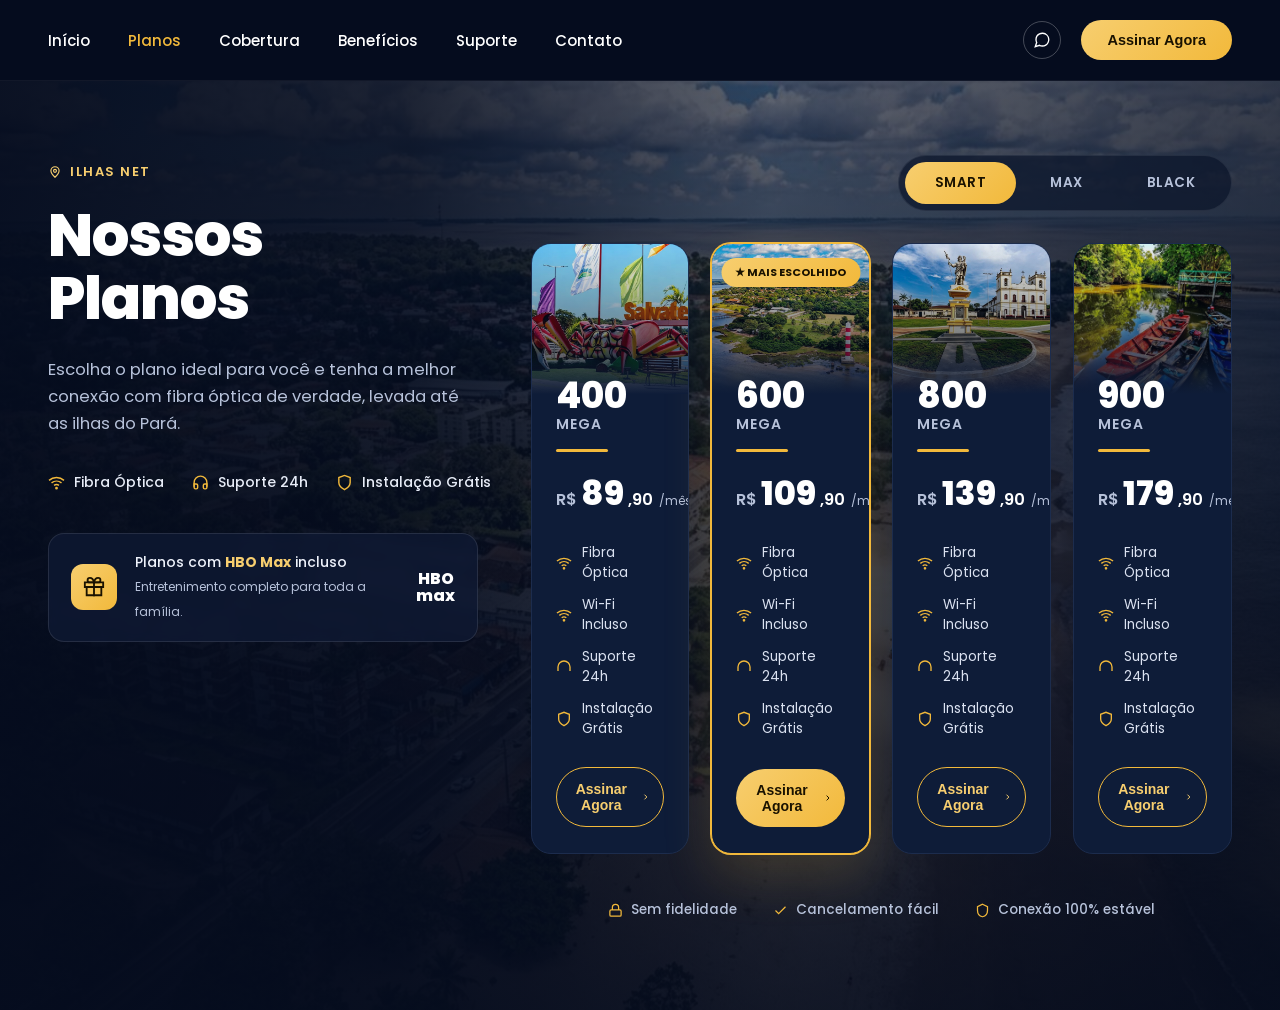
==== planos/ilhasplanos.html @ 8e4c9920 "cards atualizados e subsite em construção" ====
<!DOCTYPE html>
<html lang="pt-BR">
<head>
<meta charset="UTF-8">
<meta name="viewport" content="width=device-width, initial-scale=1.0">
<title> | Nossos Planos</title>
<link rel="preconnect" href="https://fonts.googleapis.com">
<link href="https://fonts.googleapis.com/css2?family=Poppins:wght@400;500;600;700;800;900&display=swap" rel="stylesheet">
<style>
  :root{
    --navy-deep:#050c1e;
    --navy:#0a1730;
    --navy-card:#0e1c38;
    --navy-card-border:#1c2c4d;
    --gold:#f2b93b;
    --gold-soft:#f7ce6f;
    --text-white:#ffffff;
    --text-muted:#b7c2da;
  }
  *{margin:0;padding:0;box-sizing:border-box;}
  html,body{
    background:var(--navy-deep);
    font-family:'Poppins',sans-serif;
    color:var(--text-white);
    -webkit-font-smoothing:antialiased;
  }
  a{text-decoration:none;color:inherit;}

  /* NAVBAR */
  header.nav{
    display:flex;
    align-items:center;
    justify-content:space-between;
    padding:20px 48px;
    background:var(--navy-deep);
    border-bottom:1px solid rgba(255,255,255,0.05);
  }
  .logo{
    display:flex;
    align-items:center;
    gap:10px;
    font-weight:800;
    font-size:20px;
    letter-spacing:0.5px;
  }
  .logo .ring{
    width:34px;height:34px;
    border-radius:50%;
    background:linear-gradient(135deg,var(--gold-soft),var(--gold));
    display:flex;align-items:center;justify-content:center;
    position:relative;
  }
  .logo .ring::before{
    content:"";
    width:14px;height:14px;
    background:var(--navy-deep);
    border-radius:50%;
  }
  .logo .subtitle{
    display:block;
    font-size:9px;
    font-weight:500;
    letter-spacing:2.5px;
    color:var(--text-muted);
    margin-top:-2px;
  }
  nav.links{
    display:flex;
    gap:38px;
    font-size:15px;
    font-weight:500;
  }
  nav.links a{color:var(--text-white);transition:color .2s;}
  nav.links a.active{color:var(--gold);}
  nav.links a:hover{color:var(--gold-soft);}
  .nav-right{display:flex;align-items:center;gap:20px;}
  .whatsapp-icon{
    width:38px;height:38px;
    border-radius:50%;
    border:1px solid rgba(255,255,255,0.25);
    display:flex;align-items:center;justify-content:center;
  }
  .btn-gold{
    background:linear-gradient(135deg,var(--gold-soft),var(--gold));
    color:#1a1200;
    font-weight:700;
    font-size:14.5px;
    padding:12px 26px;
    border-radius:30px;
    border:none;
    cursor:pointer;
    display:inline-flex;
    align-items:center;
    gap:8px;
    transition:transform .2s, box-shadow .2s;
  }
  .btn-gold:hover{transform:translateY(-2px); box-shadow:0 10px 25px rgba(242,185,59,0.35);}

  /* HERO */
  section.hero{
    position:relative;
    padding:70px 48px 90px;
    overflow:hidden;
  }
  .hero-bg{
    position:absolute;
    inset:0;
    background-image:url('[data-uri]');
    background-size:cover;
    background-position:center 65%;
    z-index:0;
  }
  .hero-overlay{
    position:absolute;
    inset:0;
    background:
      linear-gradient(90deg, rgba(5,12,30,0.97) 0%, rgba(5,12,30,0.88) 32%, rgba(5,12,30,0.55) 60%, rgba(5,12,30,0.75) 100%),
      linear-gradient(180deg, rgba(5,12,30,0.2) 0%, rgba(5,12,30,0.85) 100%);
    z-index:1;
  }
  .hero-inner{
    position:relative;
    z-index:2;
    display:grid;
    grid-template-columns:1fr 1.55fr;
    gap:30px;
    align-items:start;
  }
  .hero-left{
    max-width:520px;
    padding-top:10px;
  }
  .tag{
    display:inline-flex;
    align-items:center;
    gap:8px;
    color:var(--gold-soft);
    font-weight:600;
    font-size:13px;
    letter-spacing:1.5px;
    margin-bottom:22px;
  }
  .tag svg{width:14px;height:14px;}
  h1.hero-title{
    font-size:60px;
    font-weight:800;
    line-height:1.05;
    margin-bottom:26px;
    letter-spacing:-1px;
  }
  p.hero-desc{
    color:var(--text-muted);
    font-size:16.5px;
    line-height:1.65;
    margin-bottom:34px;
    max-width:430px;
  }
  .feature-row{
    display:flex;
    gap:28px;
    flex-wrap:wrap;
    margin-bottom:40px;
  }
  .feature-item{
    display:flex;
    align-items:center;
    gap:9px;
    font-size:14px;
    font-weight:500;
    color:#e7ecf7;
  }
  .feature-item svg{width:17px;height:17px;color:var(--gold);flex-shrink:0;}

  .hbo-banner{
    display:flex;
    align-items:center;
    gap:18px;
    background:rgba(15,26,52,0.75);
    border:1px solid rgba(255,255,255,0.1);
    backdrop-filter:blur(6px);
    border-radius:16px;
    padding:18px 22px;
    max-width:430px;
  }
  .hbo-gift{
    width:46px;height:46px;
    background:linear-gradient(135deg,var(--gold-soft),var(--gold));
    border-radius:12px;
    display:flex;align-items:center;justify-content:center;
    flex-shrink:0;
  }
  .hbo-text p{font-size:14px;font-weight:500;color:#eef2fb;}
  .hbo-text p b{color:var(--gold-soft);}
  .hbo-text span{font-size:12px;color:var(--text-muted);}
  .hbo-logo{
    margin-left:auto;
    font-weight:800;
    font-size:16px;
    color:#fff;
    text-align:center;
    line-height:1.1;
    flex-shrink:0;
  }

  /* PLANS SIDE */
  .hero-right{padding-top:4px;}
  .tabs{
    display:inline-flex;
    background:rgba(10,20,42,0.7);
    border:1px solid rgba(255,255,255,0.08);
    border-radius:40px;
    padding:6px;
    margin-bottom:32px;
    gap:4px;
  }
  .tabs button{
    border:none;
    background:transparent;
    color:var(--text-muted);
    font-family:inherit;
    font-weight:600;
    font-size:13.5px;
    letter-spacing:0.5px;
    padding:11px 30px;
    border-radius:30px;
    cursor:pointer;
    transition:all .25s;
  }
  .tabs button.active{
    background:linear-gradient(135deg,var(--gold-soft),var(--gold));
    color:#1a1200;
  }
  .tabs-wrap{display:flex; justify-content:flex-end;}

  .cards-grid{
    display:grid;
    grid-template-columns:repeat(4,1fr);
    gap:22px;
  }
  .card{
    background:var(--navy-card);
    border:1px solid var(--navy-card-border);
    border-radius:20px;
    overflow:hidden;
    display:flex;
    flex-direction:column;
    transition:transform .25s, box-shadow .25s;
  }
  .card:hover{transform:translateY(-6px); box-shadow:0 20px 40px rgba(0,0,0,0.4);}
  .card.featured{
    border-color:var(--gold);
    box-shadow:0 0 0 1px var(--gold), 0 25px 50px rgba(242,185,59,0.15);
  }
  .card-photo{
    position:relative;
    height:150px;
    background-size:cover;
    background-position:center;
  }
  .card-photo::after{
    content:"";
    position:absolute;inset:0;
    background:linear-gradient(180deg, rgba(5,12,30,0.05) 0%, rgba(5,12,30,0.55) 70%, var(--navy-card) 100%);
  }
  .badge{
    position:absolute;
    top:14px; left:50%;
    transform:translateX(-50%);
    background:linear-gradient(135deg,var(--gold-soft),var(--gold));
    color:#1a1200;
    font-size:11px;
    font-weight:700;
    padding:6px 14px;
    border-radius:20px;
    display:flex;
    align-items:center;
    gap:5px;
    z-index:2;
    white-space:nowrap;
  }
  .card-body{
    padding:22px 24px 26px;
    display:flex;
    flex-direction:column;
    flex:1;
  }
  .mega-num{
    font-size:36px;
    font-weight:800;
    line-height:1;
    margin-top:-38px;
    position:relative;
    z-index:2;
  }
  .mega-label{
    font-size:14px;
    font-weight:600;
    color:var(--text-muted);
    letter-spacing:1px;
    margin-bottom:14px;
  }
  .divider{
    width:52px;
    height:3px;
    background:var(--gold);
    border-radius:2px;
    margin-bottom:16px;
  }
  .price-row{
    display:flex;
    align-items:baseline;
    gap:4px;
    margin-bottom:24px;
  }
  .price-currency{font-size:16px;font-weight:600;color:var(--text-muted);}
  .price-main{font-size:34px;font-weight:800;color:#fff;}
  .price-cents{font-size:16px;font-weight:600;color:#fff;}
  .price-period{font-size:12px;color:var(--text-muted);margin-left:2px;}

  .feature-list{
    list-style:none;
    display:flex;
    flex-direction:column;
    gap:12px;
    margin-bottom:28px;
    flex:1;
  }
  .feature-list li{
    display:flex;
    align-items:center;
    gap:10px;
    font-size:13.5px;
    color:#dbe2f1;
  }
  .feature-list li svg{width:16px;height:16px;color:var(--gold);flex-shrink:0;}

  .card-cta{
    display:flex;
    align-items:center;
    justify-content:center;
    gap:8px;
    padding:13px;
    border-radius:30px;
    font-weight:700;
    font-size:14px;
    border:1.5px solid var(--gold);
    color:var(--gold-soft);
    background:transparent;
    cursor:pointer;
    transition:all .25s;
  }
  .card-cta:hover{background:rgba(242,185,59,0.1);}
  .card.featured .card-cta{
    background:linear-gradient(135deg,var(--gold-soft),var(--gold));
    color:#1a1200;
    border:none;
  }
  .card.featured .card-cta:hover{transform:scale(1.02);}

  .trust-row{
    display:flex;
    justify-content:center;
    gap:36px;
    margin-top:46px;
    color:var(--text-muted);
    font-size:13.5px;
    font-weight:500;
    flex-wrap:wrap;
  }
  .trust-row span{display:flex;align-items:center;gap:8px;}
  .trust-row svg{width:15px;height:15px;color:var(--gold);}

  @media(max-width:1150px){
    .cards-grid{grid-template-columns:repeat(2,1fr);}
    .hero-inner{grid-template-columns:1fr;}
    h1.hero-title{font-size:46px;}
  }
  @media(max-width:640px){
    header.nav{padding:16px 20px;}
    nav.links{display:none;}
    section.hero{padding:40px 20px 60px;}
    .cards-grid{grid-template-columns:1fr;}
    .tabs-wrap{justify-content:flex-start;}
    h1.hero-title{font-size:36px;}
  }
</style>
</head>
<body>

<header class="nav">
    
    </span>
  </div>
  <nav class="links">
    <a href="#">Início</a>
    <a href="#" class="active">Planos</a>
    <a href="#">Cobertura</a>
    <a href="#">Benefícios</a>
    <a href="#">Suporte</a>
    <a href="#">Contato</a>
  </nav>
  <div class="nav-right">
    <div class="whatsapp-icon">
      <svg width="18" height="18" viewBox="0 0 24 24" fill="none" stroke="white" stroke-width="1.8"><path d="M21 11.5a8.38 8.38 0 0 1-.9 3.8 8.5 8.5 0 0 1-7.6 4.7 8.38 8.38 0 0 1-3.8-.9L3 21l1.9-5.7a8.38 8.38 0 0 1-.9-3.8 8.5 8.5 0 0 1 4.7-7.6 8.38 8.38 0 0 1 3.8-.9h.5a8.48 8.48 0 0 1 8 8v.5z"/></svg>
    </div>
    <button class="btn-gold">Assinar Agora</button>
  </div>
</header>

<section class="hero">
  <div class="hero-bg"></div>
  <div class="hero-overlay"></div>
  <div class="hero-inner">
    <div class="hero-left">
      <span class="tag">
        <svg viewBox="0 0 24 24" fill="none" stroke="currentColor" stroke-width="2"><path d="M12 21s-7-6.2-7-11a7 7 0 0 1 14 0c0 4.8-7 11-7 11z"/><circle cx="12" cy="10" r="2.5"/></svg>
        ILHAS NET
      </span>
      <h1 class="hero-title">Nossos<br>Planos</h1>
      <p class="hero-desc">Escolha o plano ideal para você e tenha a melhor conexão com fibra óptica de verdade, levada até as ilhas do Pará.</p>

      <div class="feature-row">
        <div class="feature-item">
          <svg viewBox="0 0 24 24" fill="none" stroke="currentColor" stroke-width="2"><path d="M5 12.55a11 11 0 0 1 14.08 0"/><path d="M1.42 9a16 16 0 0 1 21.16 0"/><path d="M8.53 16.11a6 6 0 0 1 6.95 0"/><circle cx="12" cy="20" r="1"/></svg>
          Fibra Óptica
        </div>
        <div class="feature-item">
          <svg viewBox="0 0 24 24" fill="none" stroke="currentColor" stroke-width="2"><path d="M3 18v-6a9 9 0 0 1 18 0v6"/><path d="M21 19a2 2 0 0 1-2 2h-1a2 2 0 0 1-2-2v-3a2 2 0 0 1 2-2h3zM3 19a2 2 0 0 0 2 2h1a2 2 0 0 0 2-2v-3a2 2 0 0 0-2-2H3z"/></svg>
          Suporte 24h
        </div>
        <div class="feature-item">
          <svg viewBox="0 0 24 24" fill="none" stroke="currentColor" stroke-width="2"><path d="M12 22s8-4 8-10V5l-8-3-8 3v7c0 6 8 10 8 10z"/></svg>
          Instalação Grátis
        </div>
      </div>

      <div class="hbo-banner">
        <div class="hbo-gift">
          <svg width="22" height="22" viewBox="0 0 24 24" fill="none" stroke="#1a1200" stroke-width="2"><path d="M20 12v9H4v-9"/><path d="M2 7h20v5H2z"/><path d="M12 22V7"/><path d="M12 7H7.5a2.5 2.5 0 0 1 0-5C11 2 12 7 12 7z"/><path d="M12 7h4.5a2.5 2.5 0 0 0 0-5C13 2 12 7 12 7z"/></svg>
        </div>
        <div class="hbo-text">
          <p>Planos com <b>HBO Max</b> incluso</p>
          <span>Entretenimento completo para toda a família.</span>
        </div>
        <div class="hbo-logo">HBO<br>max</div>
      </div>
    </div>

    <div class="hero-right">
      <div class="tabs-wrap">
        <div class="tabs">
          <button class="active">SMART</button>
          <button>MAX</button>
          <button>BLACK</button>
        </div>
      </div>

      <div class="cards-grid">

        <div class="card">
          <div class="card-photo" style="background-image:url('[data-uri]');"></div>
          <div class="card-body">
            <div class="mega-num">400</div>
            <div class="mega-label">MEGA</div>
            <div class="divider"></div>
            <div class="price-row">
              <span class="price-currency">R$</span>
              <span class="price-main">89</span><span class="price-cents">,90</span>
              <span class="price-period">/mês</span>
            </div>
            <ul class="feature-list">
              <li><svg viewBox="0 0 24 24" fill="none" stroke="currentColor" stroke-width="2"><path d="M5 12.55a11 11 0 0 1 14.08 0"/><path d="M1.42 9a16 16 0 0 1 21.16 0"/><path d="M8.53 16.11a6 6 0 0 1 6.95 0"/><circle cx="12" cy="20" r="1"/></svg>Fibra Óptica</li>
              <li><svg viewBox="0 0 24 24" fill="none" stroke="currentColor" stroke-width="2"><path d="M5 12.55a11 11 0 0 1 14.08 0"/><path d="M1.42 9a16 16 0 0 1 21.16 0"/><path d="M8.53 16.11a6 6 0 0 1 6.95 0"/><circle cx="12" cy="20" r="1"/></svg>Wi-Fi Incluso</li>
              <li><svg viewBox="0 0 24 24" fill="none" stroke="currentColor" stroke-width="2"><path d="M3 18v-6a9 9 0 0 1 18 0v6"/></svg>Suporte 24h</li>
              <li><svg viewBox="0 0 24 24" fill="none" stroke="currentColor" stroke-width="2"><path d="M12 22s8-4 8-10V5l-8-3-8 3v7c0 6 8 10 8 10z"/></svg>Instalação Grátis</li>
            </ul>
            <button class="card-cta">Assinar Agora
              <svg width="14" height="14" viewBox="0 0 24 24" fill="none" stroke="currentColor" stroke-width="2.5"><path d="M9 18l6-6-6-6"/></svg>
            </button>
          </div>
        </div>

        <div class="card featured">
          <div class="card-photo" style="background-image:url('[data-uri]');">
            <span class="badge">★ MAIS ESCOLHIDO</span>
          </div>
          <div class="card-body">
            <div class="mega-num">600</div>
            <div class="mega-label">MEGA</div>
            <div class="divider"></div>
            <div class="price-row">
              <span class="price-currency">R$</span>
              <span class="price-main">109</span><span class="price-cents">,90</span>
              <span class="price-period">/mês</span>
            </div>
            <ul class="feature-list">
              <li><svg viewBox="0 0 24 24" fill="none" stroke="currentColor" stroke-width="2"><path d="M5 12.55a11 11 0 0 1 14.08 0"/><path d="M1.42 9a16 16 0 0 1 21.16 0"/><path d="M8.53 16.11a6 6 0 0 1 6.95 0"/><circle cx="12" cy="20" r="1"/></svg>Fibra Óptica</li>
              <li><svg viewBox="0 0 24 24" fill="none" stroke="currentColor" stroke-width="2"><path d="M5 12.55a11 11 0 0 1 14.08 0"/><path d="M1.42 9a16 16 0 0 1 21.16 0"/><path d="M8.53 16.11a6 6 0 0 1 6.95 0"/><circle cx="12" cy="20" r="1"/></svg>Wi-Fi Incluso</li>
              <li><svg viewBox="0 0 24 24" fill="none" stroke="currentColor" stroke-width="2"><path d="M3 18v-6a9 9 0 0 1 18 0v6"/></svg>Suporte 24h</li>
              <li><svg viewBox="0 0 24 24" fill="none" stroke="currentColor" stroke-width="2"><path d="M12 22s8-4 8-10V5l-8-3-8 3v7c0 6 8 10 8 10z"/></svg>Instalação Grátis</li>
            </ul>
            <button class="card-cta">Assinar Agora
              <svg width="14" height="14" viewBox="0 0 24 24" fill="none" stroke="currentColor" stroke-width="2.5"><path d="M9 18l6-6-6-6"/></svg>
            </button>
          </div>
        </div>

        <div class="card">
          <div class="card-photo" style="background-image:url('[data-uri]');"></div>
          <div class="card-body">
            <div class="mega-num">800</div>
            <div class="mega-label">MEGA</div>
            <div class="divider"></div>
            <div class="price-row">
              <span class="price-currency">R$</span>
              <span class="price-main">139</span><span class="price-cents">,90</span>
              <span class="price-period">/mês</span>
            </div>
            <ul class="feature-list">
              <li><svg viewBox="0 0 24 24" fill="none" stroke="currentColor" stroke-width="2"><path d="M5 12.55a11 11 0 0 1 14.08 0"/><path d="M1.42 9a16 16 0 0 1 21.16 0"/><path d="M8.53 16.11a6 6 0 0 1 6.95 0"/><circle cx="12" cy="20" r="1"/></svg>Fibra Óptica</li>
              <li><svg viewBox="0 0 24 24" fill="none" stroke="currentColor" stroke-width="2"><path d="M5 12.55a11 11 0 0 1 14.08 0"/><path d="M1.42 9a16 16 0 0 1 21.16 0"/><path d="M8.53 16.11a6 6 0 0 1 6.95 0"/><circle cx="12" cy="20" r="1"/></svg>Wi-Fi Incluso</li>
              <li><svg viewBox="0 0 24 24" fill="none" stroke="currentColor" stroke-width="2"><path d="M3 18v-6a9 9 0 0 1 18 0v6"/></svg>Suporte 24h</li>
              <li><svg viewBox="0 0 24 24" fill="none" stroke="currentColor" stroke-width="2"><path d="M12 22s8-4 8-10V5l-8-3-8 3v7c0 6 8 10 8 10z"/></svg>Instalação Grátis</li>
            </ul>
            <button class="card-cta">Assinar Agora
              <svg width="14" height="14" viewBox="0 0 24 24" fill="none" stroke="currentColor" stroke-width="2.5"><path d="M9 18l6-6-6-6"/></svg>
            </button>
          </div>
        </div>

        <div class="card">
          <div class="card-photo" style="background-image:url('[data-uri]');"></div>
          <div class="card-body">
            <div class="mega-num">900</div>
            <div class="mega-label">MEGA</div>
            <div class="divider"></div>
            <div class="price-row">
              <span class="price-currency">R$</span>
              <span class="price-main">179</span><span class="price-cents">,90</span>
              <span class="price-period">/mês</span>
            </div>
            <ul class="feature-list">
              <li><svg viewBox="0 0 24 24" fill="none" stroke="currentColor" stroke-width="2"><path d="M5 12.55a11 11 0 0 1 14.08 0"/><path d="M1.42 9a16 16 0 0 1 21.16 0"/><path d="M8.53 16.11a6 6 0 0 1 6.95 0"/><circle cx="12" cy="20" r="1"/></svg>Fibra Óptica</li>
              <li><svg viewBox="0 0 24 24" fill="none" stroke="currentColor" stroke-width="2"><path d="M5 12.55a11 11 0 0 1 14.08 0"/><path d="M1.42 9a16 16 0 0 1 21.16 0"/><path d="M8.53 16.11a6 6 0 0 1 6.95 0"/><circle cx="12" cy="20" r="1"/></svg>Wi-Fi Incluso</li>
              <li><svg viewBox="0 0 24 24" fill="none" stroke="currentColor" stroke-width="2"><path d="M3 18v-6a9 9 0 0 1 18 0v6"/></svg>Suporte 24h</li>
              <li><svg viewBox="0 0 24 24" fill="none" stroke="currentColor" stroke-width="2"><path d="M12 22s8-4 8-10V5l-8-3-8 3v7c0 6 8 10 8 10z"/></svg>Instalação Grátis</li>
            </ul>
            <button class="card-cta">Assinar Agora
              <svg width="14" height="14" viewBox="0 0 24 24" fill="none" stroke="currentColor" stroke-width="2.5"><path d="M9 18l6-6-6-6"/></svg>
            </button>
          </div>
        </div>

      </div>

      <div class="trust-row">
        <span><svg viewBox="0 0 24 24" fill="none" stroke="currentColor" stroke-width="2"><rect x="3" y="11" width="18" height="10" rx="2"/><path d="M7 11V7a5 5 0 0 1 10 0v4"/></svg>Sem fidelidade</span>
        <span><svg viewBox="0 0 24 24" fill="none" stroke="currentColor" stroke-width="2"><path d="M20 6L9 17l-5-5"/></svg>Cancelamento fácil</span>
        <span><svg viewBox="0 0 24 24" fill="none" stroke="currentColor" stroke-width="2"><path d="M12 2l8 4v6c0 5-3.5 9-8 10-4.5-1-8-5-8-10V6l8-4z"/></svg>Conexão 100% estável</span>
      </div>
    </div>
  </div>
</section>

<script>
  const tabs = document.querySelectorAll('.tabs button');
  tabs.forEach(btn=>{
    btn.addEventListener('click',()=>{
      tabs.forEach(b=>b.classList.remove('active'));
      btn.classList.add('active');
    });
  });
</script>

</body>
</html>
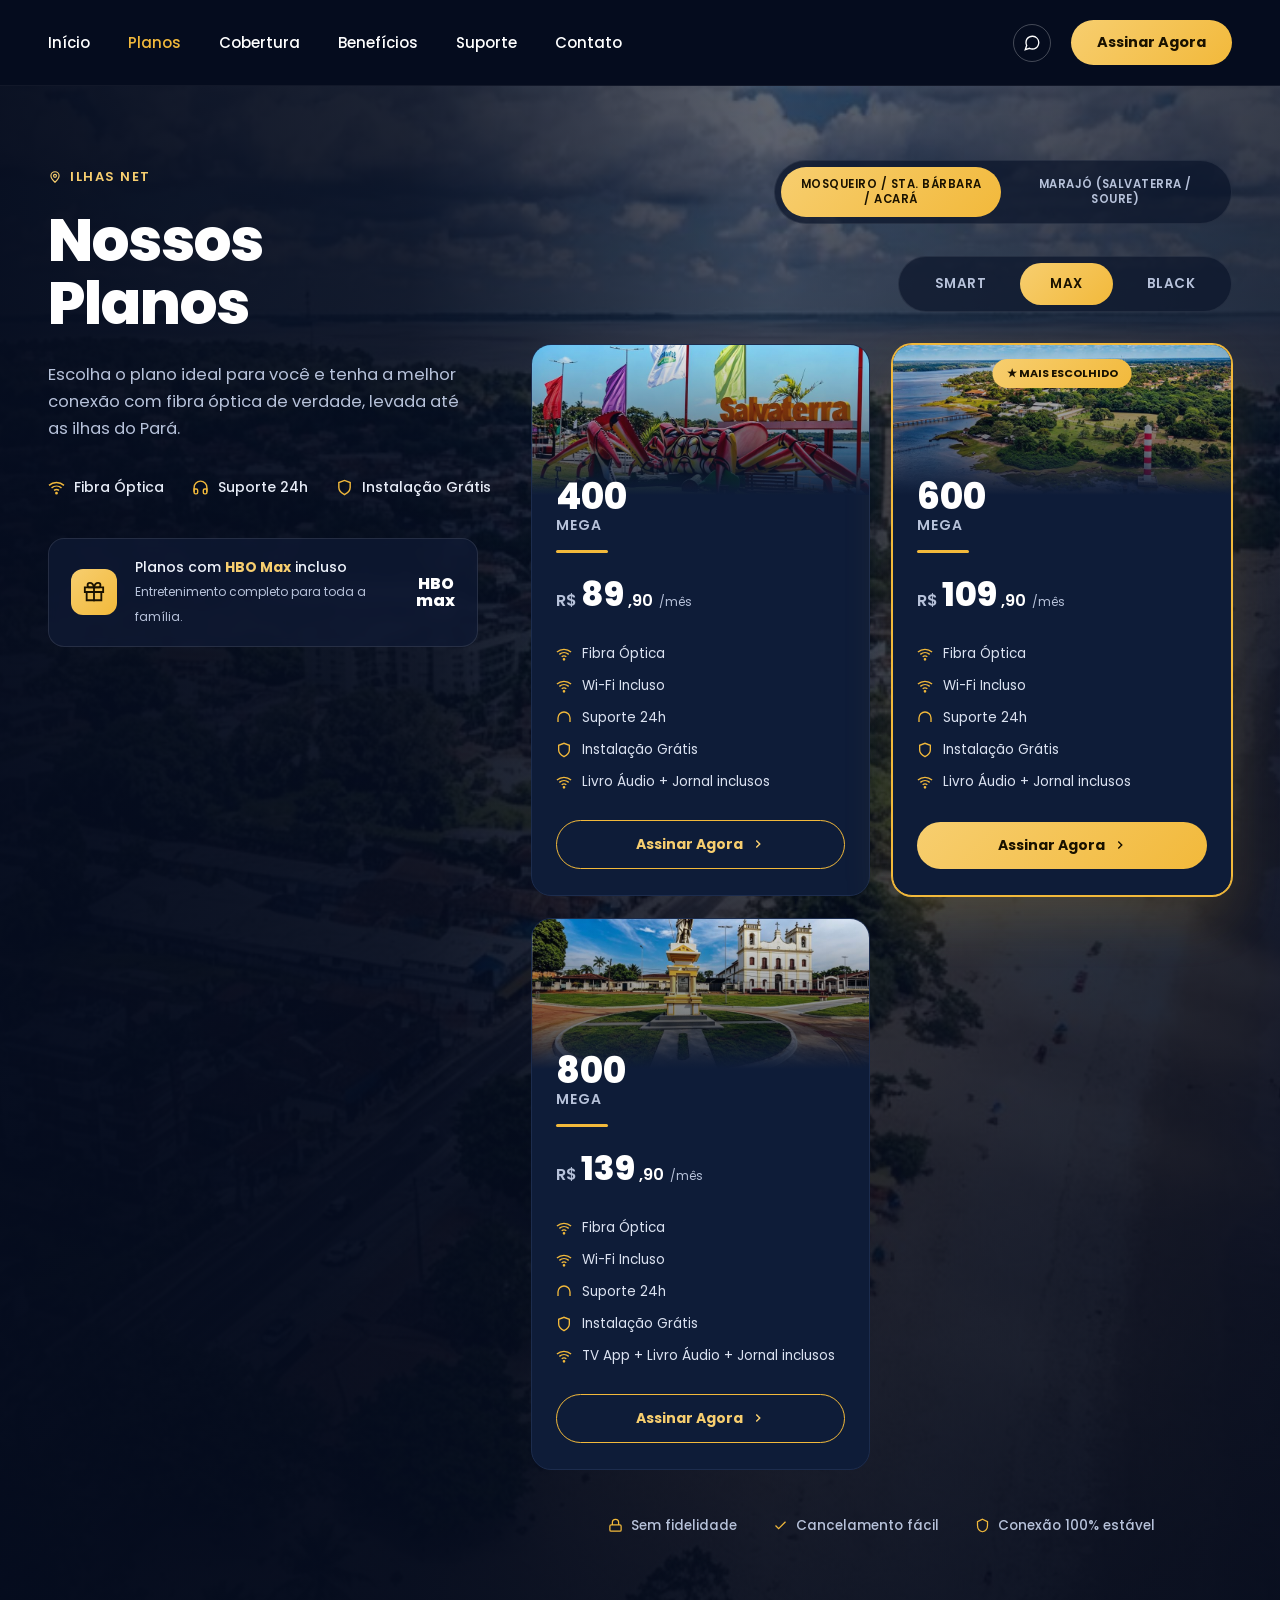
==== commit b1979c33: "atualização 5.0" ====
--- a/planos/ilhasplanos.html
+++ b/planos/ilhasplanos.html
@@ -231,11 +231,23 @@
     color:#1a1200;
   }
   .tabs-wrap{display:flex; justify-content:flex-end;}
+  .region-tabs button{
+    font-size:11.5px;
+    padding:10px 18px;
+    white-space:normal;
+    text-align:center;
+    line-height:1.3;
+    max-width:220px;
+  }
 
   .cards-grid{
     display:grid;
-    grid-template-columns:repeat(4,1fr);
+    grid-template-columns:repeat(auto-fit,minmax(220px,1fr));
     gap:22px;
+  }
+  .cards-grid[data-count="1"]{
+    grid-template-columns:minmax(220px,300px);
+    justify-content:center;
   }
   .card{
     background:var(--navy-card);
@@ -262,6 +274,10 @@
     position:absolute;inset:0;
     background:linear-gradient(180deg, rgba(5,12,30,0.05) 0%, rgba(5,12,30,0.55) 70%, var(--navy-card) 100%);
   }
+  .bg-1{background-image:url('[data-uri]');}
+  .bg-2{background-image:url('[data-uri]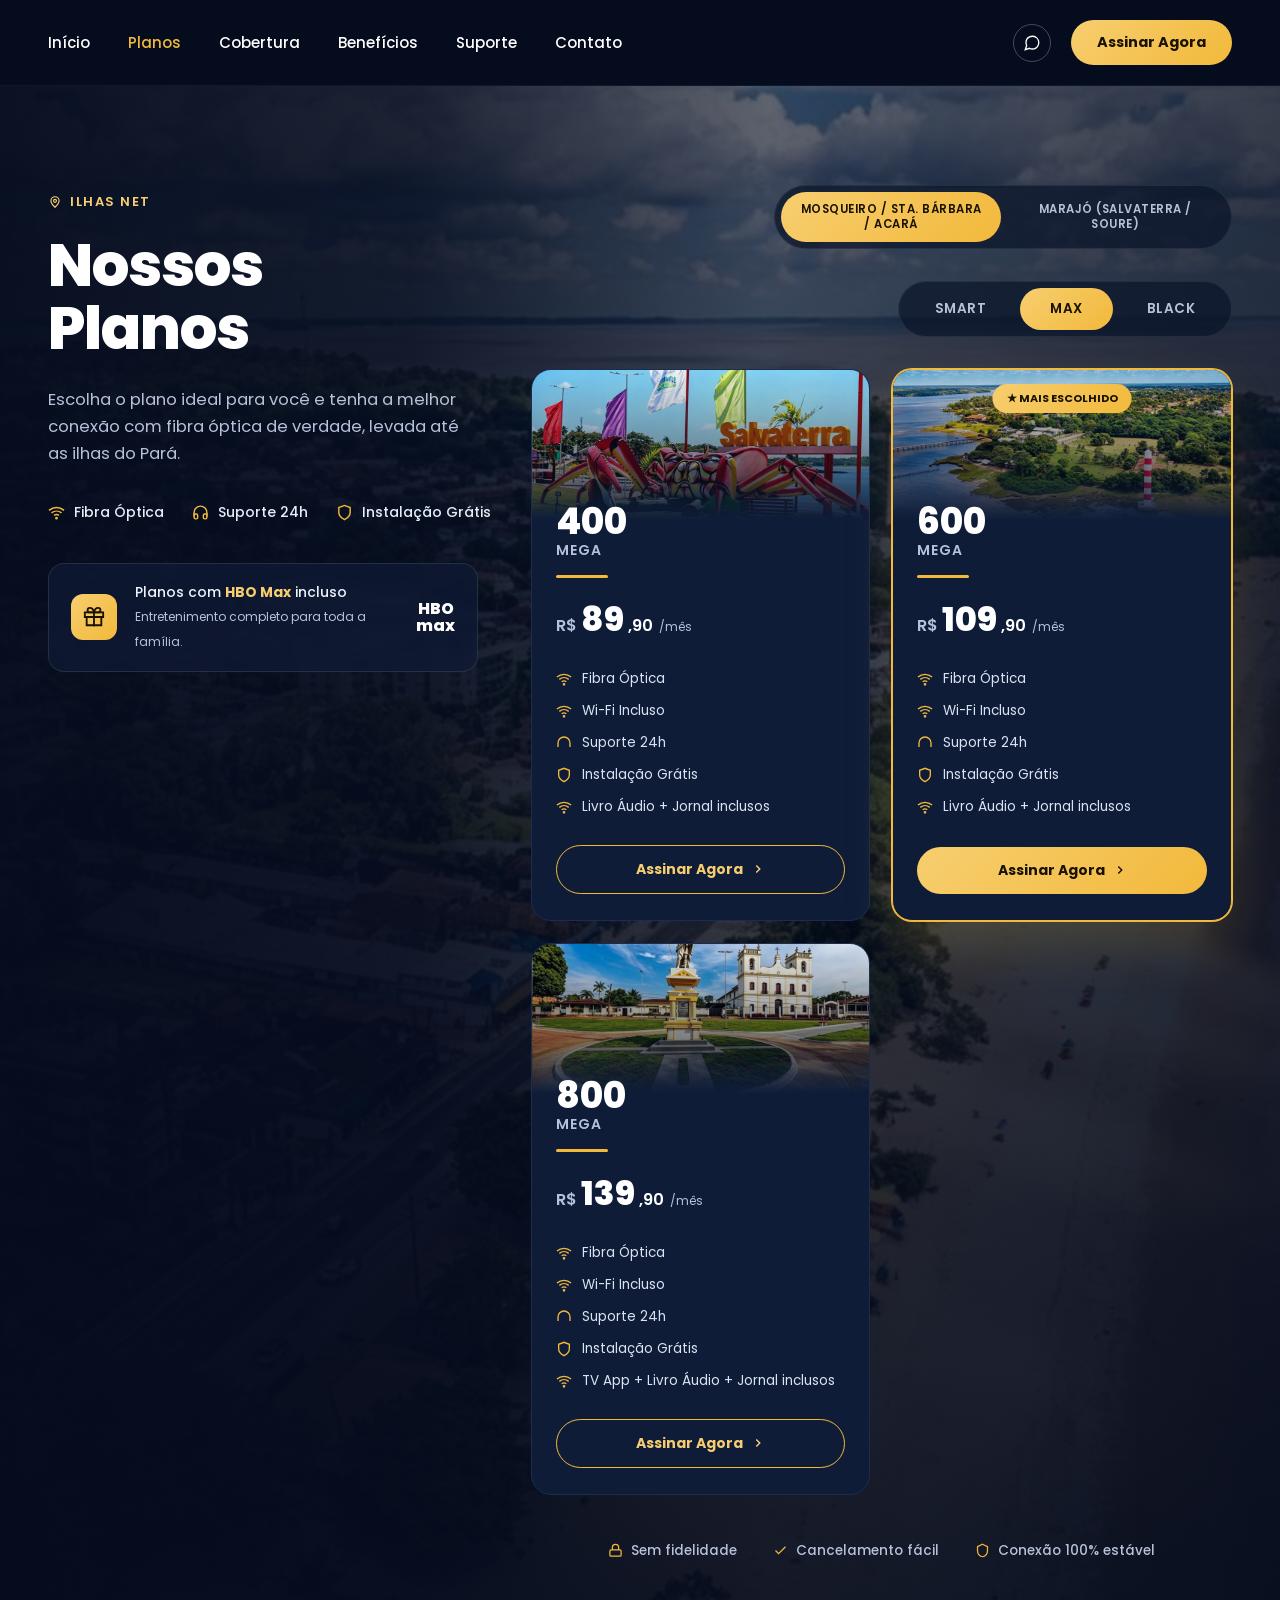
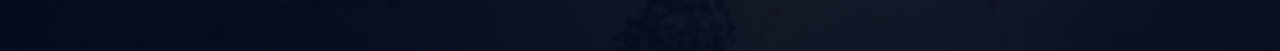
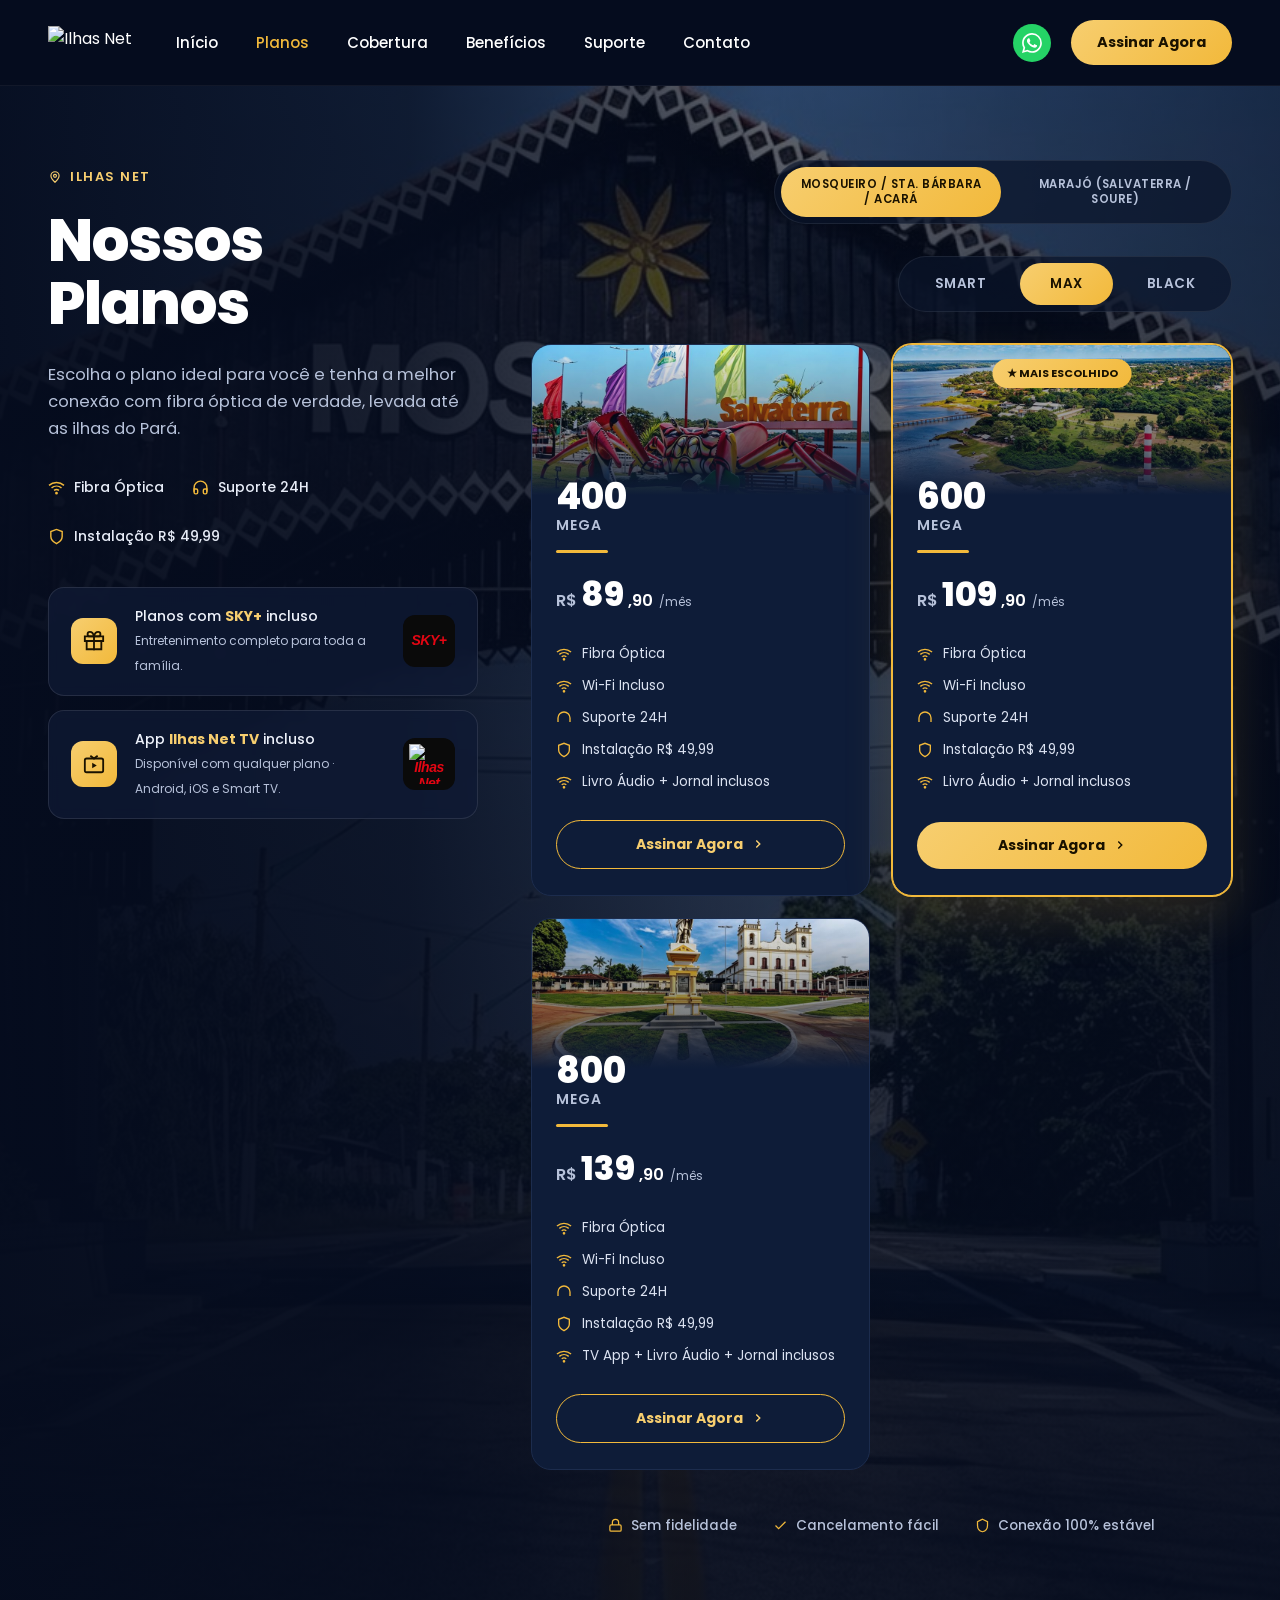
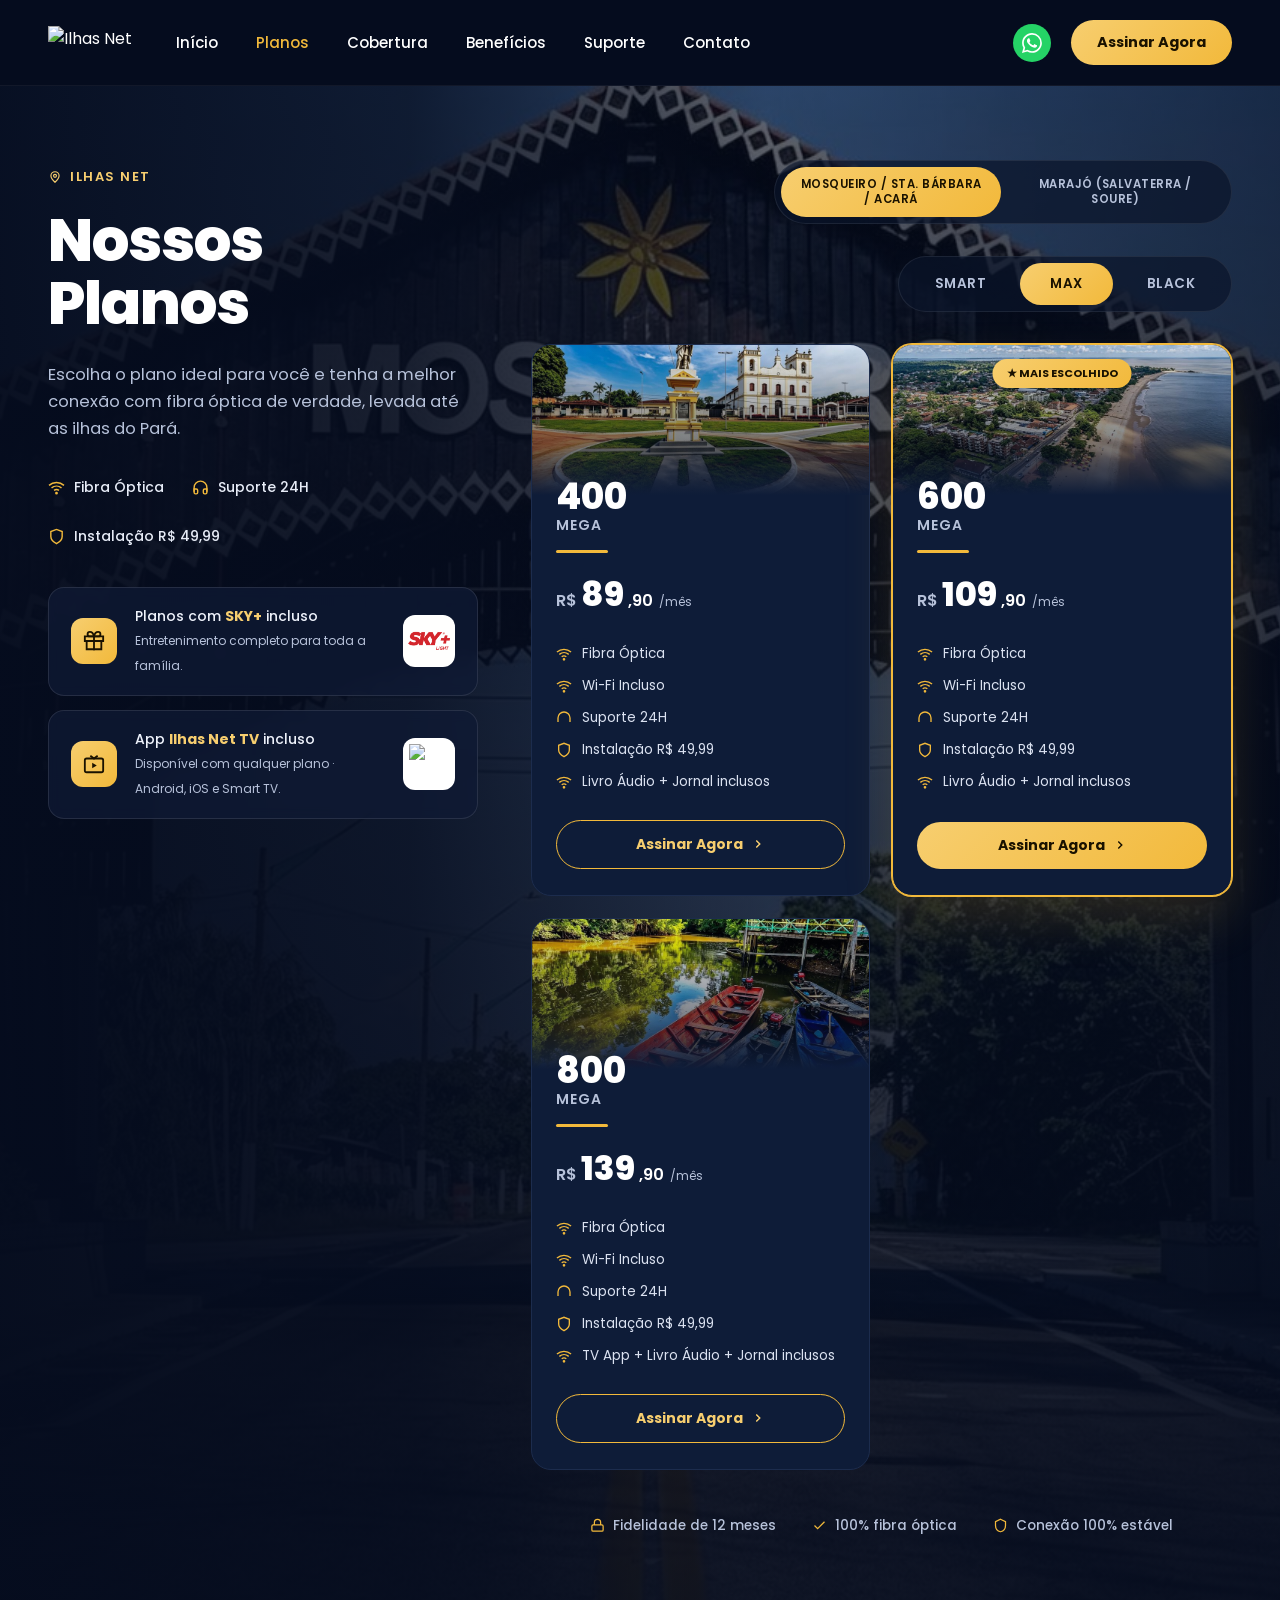
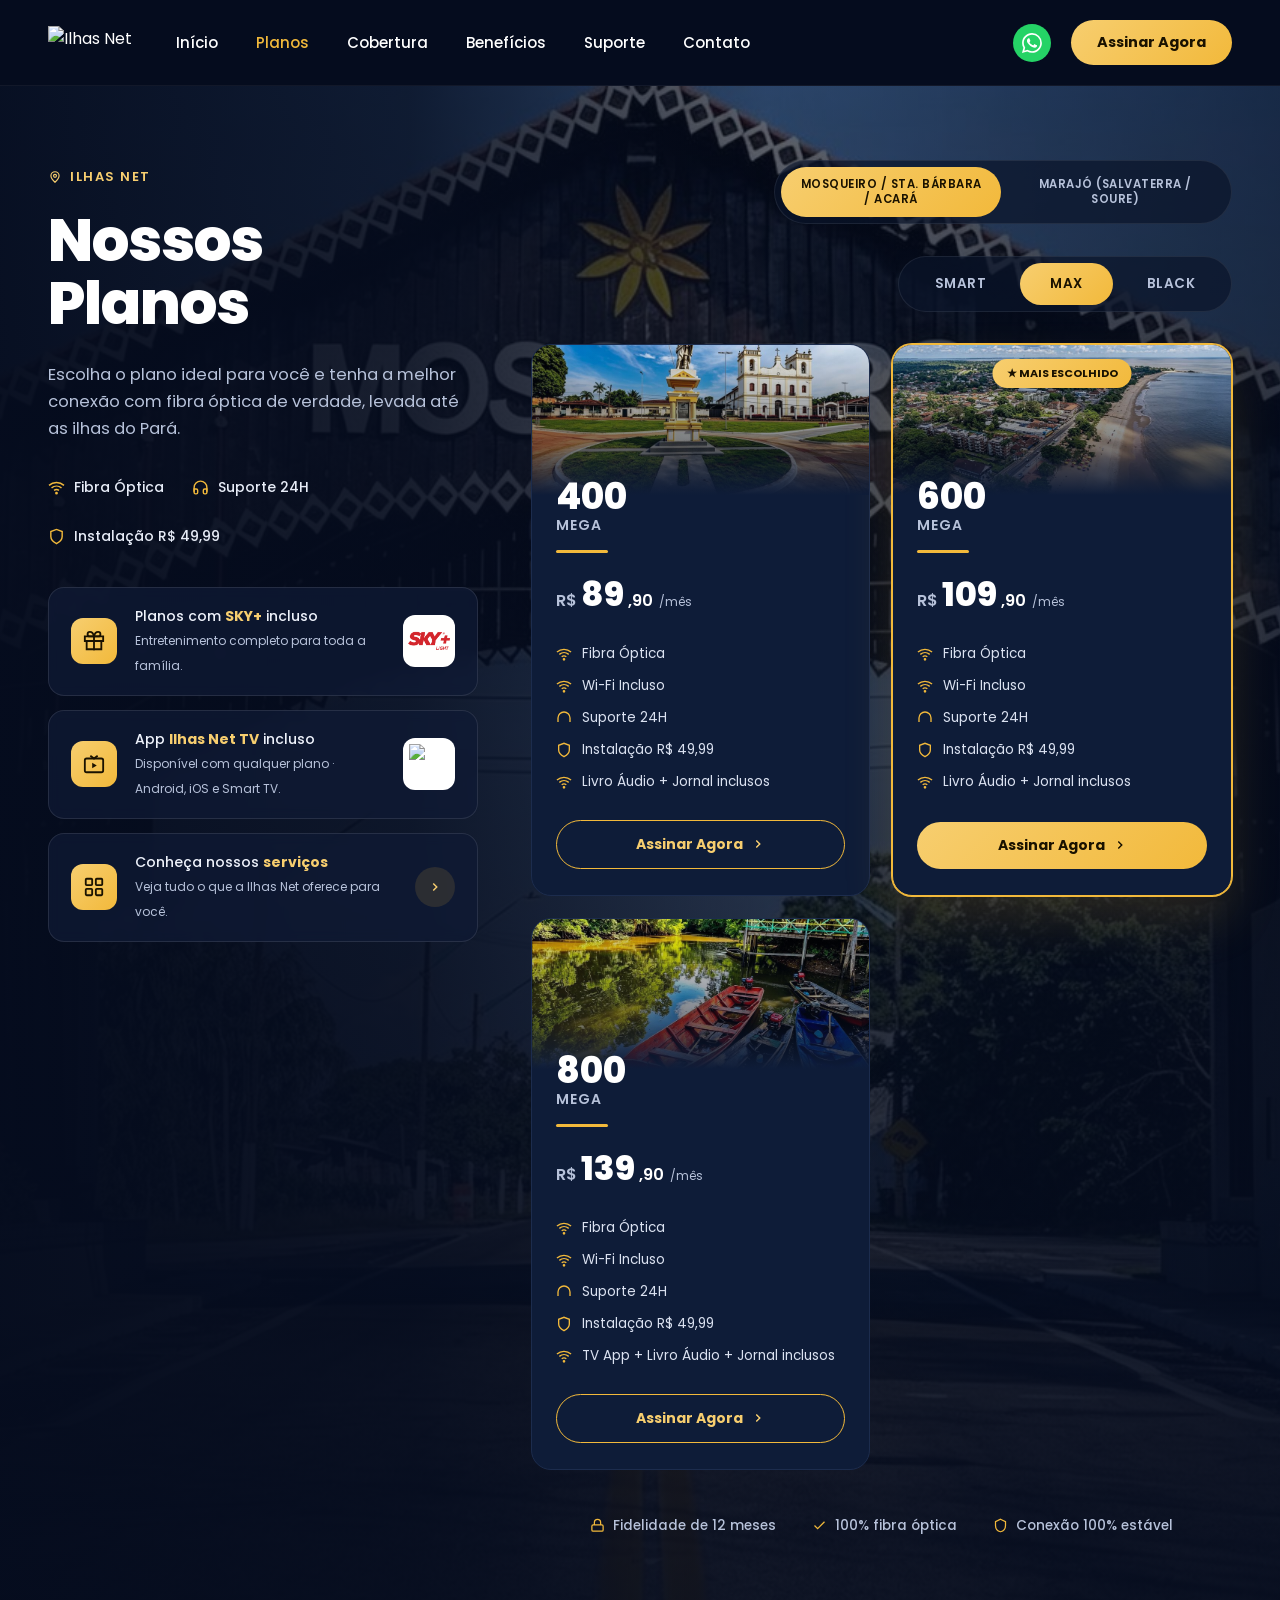
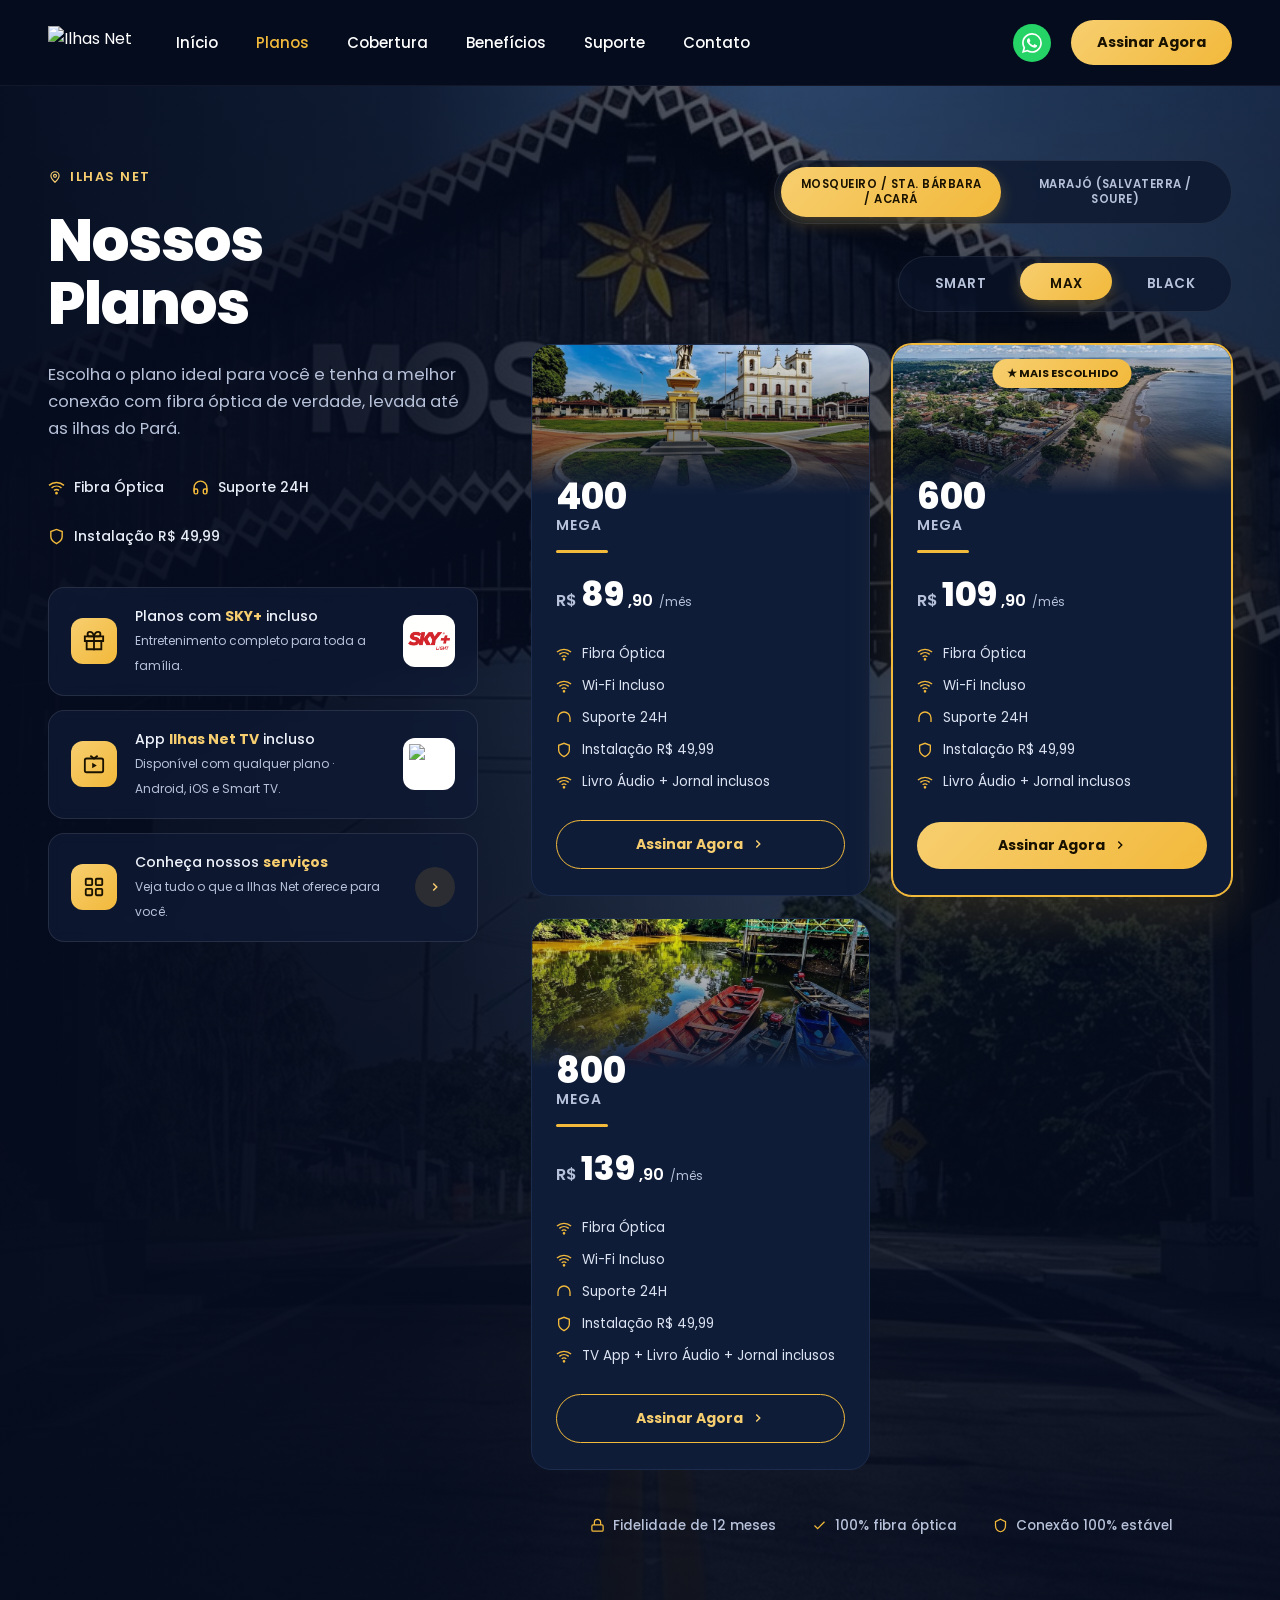
